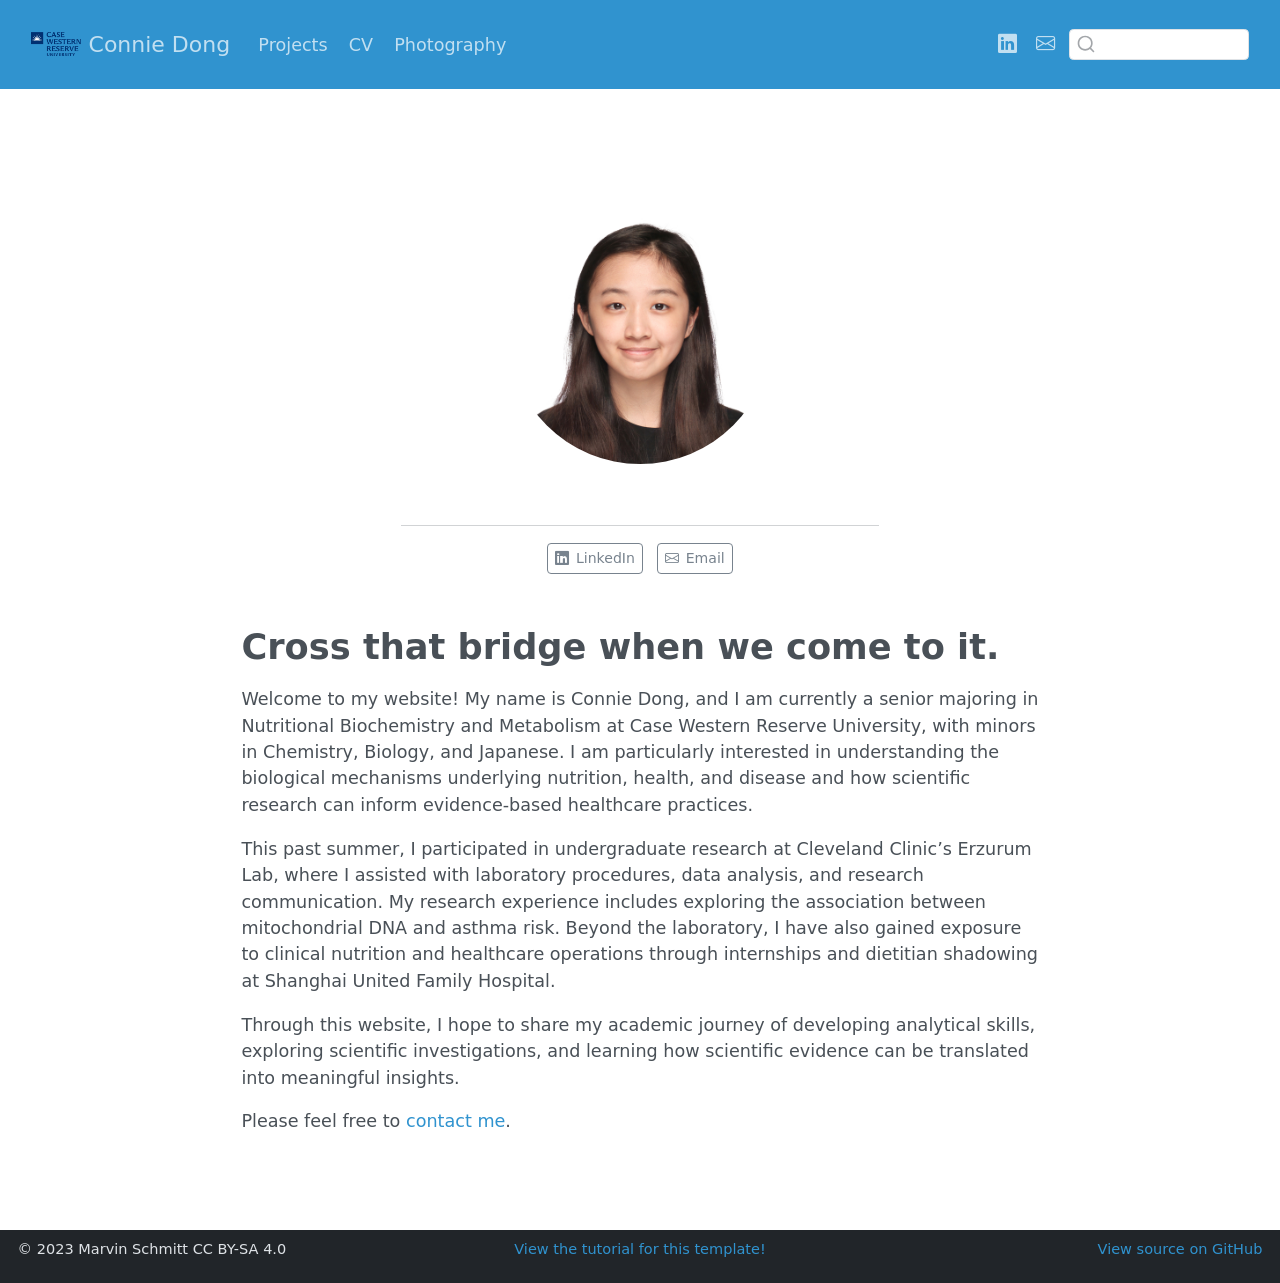
==== docs/index.html @ e7663a5c "Add files via upload" ====
<!DOCTYPE html>
<html xmlns="http://www.w3.org/1999/xhtml" lang="en" xml:lang="en"><head>

<meta charset="utf-8">
<meta name="generator" content="quarto-1.10.18">

<meta name="viewport" content="width=device-width, initial-scale=1.0, user-scalable=yes">


<title>Connie Dong</title>
<style>
/* Default styles provided by pandoc.
** See https://pandoc.org/MANUAL.html#variables-for-html for config info.
*/
span.smallcaps{font-variant: small-caps;}
div.columns{display: flex; gap: 1.5em;}
div.column{flex: auto;}
@media screen {
div.columns{gap: min(4vw, 1.5em);}
div.column{overflow-x: auto;}
}
div.hanging-indent{margin-left: 1.5em; text-indent: -1.5em;}
ul.task-list{list-style: none;}
ul.task-list li input[type="checkbox"] {
  width: 0.8em;
  margin: 0 0.8em 0.2em -1em; /* quarto-specific, see https://github.com/quarto-dev/quarto-cli/issues/4556 */ 
  vertical-align: middle;
}
</style>


<script src="site_libs/quarto-nav/quarto-nav.js"></script>
<script src="site_libs/clipboard/clipboard.min.js"></script>
<script src="site_libs/quarto-search/autocomplete.umd.js"></script>
<script src="site_libs/quarto-search/fuse.min.js"></script>
<script src="site_libs/quarto-search/quarto-search.js"></script>
<meta name="quarto:offset" content="./">
<link href="./logo.png" rel="icon" type="image/png">
<script src="site_libs/quarto-html/quarto.js" type="module"></script>
<script src="site_libs/quarto-html/tabsets/tabsets.js" type="module"></script>
<script src="site_libs/quarto-html/popper.min.js"></script>
<script src="site_libs/quarto-html/tippy.umd.min.js"></script>
<link href="site_libs/quarto-html/tippy.css" rel="stylesheet">
<link href="site_libs/quarto-html/quarto-syntax-highlighting-64a204ab8560d761af7679ceaba22944.css" rel="stylesheet" id="quarto-text-highlighting-styles">
<script src="site_libs/bootstrap/bootstrap.min.js"></script>
<link href="site_libs/bootstrap/bootstrap-icons.css" rel="stylesheet">
<link href="site_libs/bootstrap/bootstrap-38c014a57766cf8157e9b411c060113e.min.css" rel="stylesheet" append-hash="true" id="quarto-bootstrap" data-mode="light">
<script id="quarto-search-options" type="application/json">{
  "location": "navbar",
  "copy-button": false,
  "collapse-after": 3,
  "panel-placement": "end",
  "type": "textbox",
  "limit": 50,
  "keyboard-shortcut": [
    "f",
    "/",
    "s"
  ],
  "language": {
    "search-no-results-text": "No results",
    "search-matching-documents-text": "matching documents",
    "search-copy-link-title": "Copy link to search",
    "search-hide-matches-text": "Hide additional matches",
    "search-more-match-text": "more match in this document",
    "search-more-matches-text": "more matches in this document",
    "search-clear-button-title": "Clear",
    "search-text-placeholder": "",
    "search-detached-cancel-button-title": "Cancel",
    "search-submit-button-title": "Submit",
    "search-label": "Search"
  }
}</script>


</head>

<body class="nav-fixed fullcontent quarto-light">

<div id="quarto-search-results"></div>
  <header id="quarto-header" class="headroom fixed-top">
    <nav class="navbar navbar-expand-lg " data-bs-theme="dark">
      <div class="navbar-container container-fluid">
      <div class="navbar-brand-container mx-auto">
    <a href="./index.html" class="navbar-brand navbar-brand-logo">
    <img src="./logo.png" alt="" class="navbar-logo light-content">
    <img src="./logo.png" alt="" class="navbar-logo dark-content">
    </a>
    <a class="navbar-brand" href="./index.html">
    <span class="navbar-title">Connie Dong</span>
    </a>
  </div>
            <div id="quarto-search" class="" title="Search"></div>
          <button class="navbar-toggler" type="button" data-bs-toggle="collapse" data-bs-target="#navbarCollapse" aria-controls="navbarCollapse" role="menu" aria-expanded="false" aria-label="Toggle navigation" onclick="if (window.quartoToggleHeadroom) { window.quartoToggleHeadroom(); }">
  <span class="navbar-toggler-icon"></span>
</button>
          <div class="collapse navbar-collapse" id="navbarCollapse">
            <ul class="navbar-nav navbar-nav-scroll me-auto">
  <li class="nav-item">
    <a class="nav-link" href="./projects/index.html"> 
<span class="menu-text">Projects</span></a>
  </li>  
  <li class="nav-item">
    <a class="nav-link" href="./cv/index.html"> 
<span class="menu-text">CV</span></a>
  </li>  
  <li class="nav-item">
    <a class="nav-link" href="./photography/index.html"> 
<span class="menu-text">Photography</span></a>
  </li>  
</ul>
            <ul class="navbar-nav navbar-nav-scroll ms-auto">
  <li class="nav-item compact">
    <a class="nav-link" href="https://www.linkedin.com/in/connie-jieyi-dong-34365b304/"> <i class="bi bi-linkedin" role="img">
</i> 
<span class="menu-text"></span></a>
  </li>  
  <li class="nav-item compact">
    <a class="nav-link" href="mailto:cxd460@case.edu"> <i class="bi bi-envelope" role="img" aria-label="email">
</i> 
<span class="menu-text"></span></a>
  </li>  
</ul>
          </div> <!-- /navcollapse -->
            <div class="quarto-navbar-tools">
</div>
      </div> <!-- /container-fluid -->
    </nav>
</header>
<!-- content -->
<div id="quarto-content" class="quarto-container page-columns page-rows-contents page-layout-article page-navbar">
<!-- sidebar -->
<!-- margin-sidebar -->
    
<!-- main -->
<main class="content" id="quarto-document-content">




<div class="quarto-about-jolla">
  <img src="profile_pic.jpg" class="about-image
  round " style="height: 15em; width: 15em;">
 <header id="title-block-header" class="quarto-title-block"></header><div id="about-block">
</div> 
  <hr class="about-sep">
   <div class="about-links">
  <a href="https://www.linkedin.com/in/connie-jieyi-dong-34365b304/" class="about-link" rel="" target="">
    <i class="bi bi-linkedin"></i>
     <span class="about-link-text">LinkedIn</span>
  </a>
  <a href="mailto:cxd460@case.edu" class="about-link" rel="" target="">
    <i class="bi bi-envelope"></i>
     <span class="about-link-text">Email</span>
  </a>
</div>
</div>

<section id="cross-that-bridge-when-we-come-to-it." class="level1">
<h1>Cross that bridge when we come to it.</h1>
<p>Welcome to my website! My name is Connie Dong, and I am currently a senior majoring in Nutritional Biochemistry and Metabolism at Case Western Reserve University, with minors in Chemistry, Biology, and Japanese. I am particularly interested in understanding the biological mechanisms underlying nutrition, health, and disease and how scientific research can inform evidence-based healthcare practices.</p>
<p>This past summer, I participated in undergraduate research at Cleveland Clinic’s Erzurum Lab, where I assisted with laboratory procedures, data analysis, and research communication. My research experience includes exploring the association between mitochondrial DNA and asthma risk. Beyond the laboratory, I have also gained exposure to clinical nutrition and healthcare operations through internships and dietitian shadowing at Shanghai United Family Hospital.</p>
<p>Through this website, I hope to share my academic journey of developing analytical skills, exploring scientific investigations, and learning how scientific evidence can be translated into meaningful insights.</p>
<p>Please feel free to <a href="mailto:cxd460@case.edu">contact me</a>.</p>



</section>

</main> <!-- /main -->
<script id="quarto-html-after-body" type="application/javascript">
  window.document.addEventListener("DOMContentLoaded", function (event) {
    const isCodeAnnotation = (el) => {
      for (const clz of el.classList) {
        if (clz.startsWith('code-annotation-')) {                     
          return true;
        }
      }
      return false;
    }
    const onCopySuccess = function(e) {
      // button target
      const button = e.trigger;
      // don't keep focus
      button.blur();
      // flash "checked"
      button.classList.add('code-copy-button-checked');
      var currentTitle = button.getAttribute("title");
      button.setAttribute("title", "Copied!");
      let tooltip;
      if (window.bootstrap) {
        button.setAttribute("data-bs-toggle", "tooltip");
        button.setAttribute("data-bs-placement", "left");
        button.setAttribute("data-bs-title", "Copied!");
        tooltip = new bootstrap.Tooltip(button, 
          { trigger: "manual", 
            customClass: "code-copy-button-tooltip",
            offset: [0, -8]});
        tooltip.show();    
      }
      setTimeout(function() {
        if (tooltip) {
          tooltip.hide();
          button.removeAttribute("data-bs-title");
          button.removeAttribute("data-bs-toggle");
          button.removeAttribute("data-bs-placement");
        }
        button.setAttribute("title", currentTitle);
        button.classList.remove('code-copy-button-checked');
      }, 1000);
      // clear code selection
      e.clearSelection();
    }
    const getTextToCopy = function(trigger) {
      const outerScaffold = trigger.parentElement.cloneNode(true);
      const codeEl = outerScaffold.querySelector('code');
      for (const childEl of codeEl.children) {
        if (isCodeAnnotation(childEl)) {
          childEl.remove();
        }
      }
      return codeEl.innerText;
    }
    const clipboard = new window.ClipboardJS('.code-copy-button:not([data-in-quarto-modal])', {
      text: getTextToCopy
    });
    clipboard.on('success', onCopySuccess);
    if (window.document.getElementById('quarto-embedded-source-code-modal')) {
      const clipboardModal = new window.ClipboardJS('.code-copy-button[data-in-quarto-modal]', {
        text: getTextToCopy,
        container: window.document.getElementById('quarto-embedded-source-code-modal')
      });
      clipboardModal.on('success', onCopySuccess);
    }
      var localhostRegex = new RegExp(/^(?:http|https):\/\/localhost\:?[0-9]*\//);
      var mailtoRegex = new RegExp(/^mailto:/);
        var filterRegex = new RegExp('/' + window.location.host + '/');
      var isInternal = (href) => {
          return filterRegex.test(href) || localhostRegex.test(href) || mailtoRegex.test(href);
      }
      // Inspect non-navigation links and adorn them if external
     var links = window.document.querySelectorAll('a[href]:not(.nav-link):not(.navbar-brand):not(.toc-action):not(.sidebar-link):not(.sidebar-item-toggle):not(.pagination-link):not(.no-external):not([aria-hidden]):not(.dropdown-item):not(.quarto-navigation-tool):not(.about-link)');
      for (var i=0; i<links.length; i++) {
        const link = links[i];
        if (!isInternal(link.href)) {
          // undo the damage that might have been done by quarto-nav.js in the case of
          // links that we want to consider external
          if (link.dataset.originalHref !== undefined) {
            link.href = link.dataset.originalHref;
          }
        }
      }
    function tippyHover(el, contentFn, onTriggerFn, onUntriggerFn) {
      const config = {
        allowHTML: true,
        maxWidth: 500,
        delay: 100,
        arrow: false,
        appendTo: function(el) {
            return el.parentElement;
        },
        interactive: true,
        interactiveBorder: 10,
        theme: 'quarto',
        placement: 'bottom-start',
      };
      if (contentFn) {
        config.content = contentFn;
      }
      if (onTriggerFn) {
        config.onTrigger = onTriggerFn;
      }
      if (onUntriggerFn) {
        config.onUntrigger = onUntriggerFn;
      }
      window.tippy(el, config); 
    }
    const noterefs = window.document.querySelectorAll('a[role="doc-noteref"]');
    for (var i=0; i<noterefs.length; i++) {
      const ref = noterefs[i];
      tippyHover(ref, function() {
        // use id or data attribute instead here
        let href = ref.getAttribute('data-footnote-href') || ref.getAttribute('href');
        try { href = new URL(href).hash; } catch {}
        const id = href.replace(/^#\/?/, "");
        const note = window.document.getElementById(id);
        if (note) {
          return note.innerHTML;
        } else {
          return "";
        }
      });
    }
    const xrefs = window.document.querySelectorAll('a.quarto-xref');
    const processXRef = (id, note) => {
      // Strip column container classes
      const stripColumnClz = (el) => {
        el.classList.remove("page-full", "page-columns");
        if (el.children) {
          for (const child of el.children) {
            stripColumnClz(child);
          }
        }
      }
      stripColumnClz(note)
      if (id === null || id.startsWith('sec-')) {
        // Special case sections, only their first couple elements
        const container = document.createElement("div");
        if (note.children && note.children.length > 2) {
          container.appendChild(note.children[0].cloneNode(true));
          for (let i = 1; i < note.children.length; i++) {
            const child = note.children[i];
            if (child.tagName === "P" && child.innerText === "") {
              continue;
            } else {
              container.appendChild(child.cloneNode(true));
              break;
            }
          }
          if (window.Quarto?.typesetMath) {
            window.Quarto.typesetMath(container);
          }
          return container.innerHTML
        } else {
          if (window.Quarto?.typesetMath) {
            window.Quarto.typesetMath(note);
          }
          return note.innerHTML;
        }
      } else {
        // Remove any anchor links if they are present
        const anchorLink = note.querySelector('a.anchorjs-link');
        if (anchorLink) {
          anchorLink.remove();
        }
        if (window.Quarto?.typesetMath) {
          window.Quarto.typesetMath(note);
        }
        if (note.classList.contains("callout")) {
          return note.outerHTML;
        } else {
          return note.innerHTML;
        }
      }
    }
    for (var i=0; i<xrefs.length; i++) {
      const xref = xrefs[i];
      tippyHover(xref, undefined, function(instance) {
        instance.disable();
        let url = xref.getAttribute('href');
        let hash = undefined; 
        if (url.startsWith('#')) {
          hash = url;
        } else {
          try { hash = new URL(url).hash; } catch {}
        }
        if (hash) {
          const id = hash.replace(/^#\/?/, "");
          const note = window.document.getElementById(id);
          if (note !== null) {
            try {
              const html = processXRef(id, note.cloneNode(true));
              instance.setContent(html);
            } finally {
              instance.enable();
              instance.show();
            }
          } else {
            // See if we can fetch this
            fetch(url.split('#')[0])
            .then(res => res.text())
            .then(html => {
              const parser = new DOMParser();
              const htmlDoc = parser.parseFromString(html, "text/html");
              const note = htmlDoc.getElementById(id);
              if (note !== null) {
                const html = processXRef(id, note);
                instance.setContent(html);
              } 
            }).finally(() => {
              instance.enable();
              instance.show();
            });
          }
        } else {
          // See if we can fetch a full url (with no hash to target)
          // This is a special case and we should probably do some content thinning / targeting
          fetch(url)
          .then(res => res.text())
          .then(html => {
            const parser = new DOMParser();
            const htmlDoc = parser.parseFromString(html, "text/html");
            const note = htmlDoc.querySelector('main.content');
            if (note !== null) {
              // This should only happen for chapter cross references
              // (since there is no id in the URL)
              // remove the first header
              if (note.children.length > 0 && note.children[0].tagName === "HEADER") {
                note.children[0].remove();
              }
              const html = processXRef(null, note);
              instance.setContent(html);
            } 
          }).finally(() => {
            instance.enable();
            instance.show();
          });
        }
      }, function(instance) {
      });
    }
        let selectedAnnoteEl;
        const selectorForAnnotation = ( cell, annotation) => {
          let cellAttr = 'data-code-cell="' + cell + '"';
          let lineAttr = 'data-code-annotation="' +  annotation + '"';
          const selector = 'span[' + cellAttr + '][' + lineAttr + ']';
          return selector;
        }
        const selectCodeLines = (annoteEl) => {
          const doc = window.document;
          const targetCell = annoteEl.getAttribute("data-target-cell");
          const targetAnnotation = annoteEl.getAttribute("data-target-annotation");
          const annoteSpan = window.document.querySelector(selectorForAnnotation(targetCell, targetAnnotation));
          const lines = annoteSpan.getAttribute("data-code-lines").split(",");
          const lineIds = lines.map((line) => {
            return targetCell + "-" + line;
          })
          let top = null;
          let height = null;
          let parent = null;
          if (lineIds.length > 0) {
              //compute the position of the single el (top and bottom and make a div)
              const el = window.document.getElementById(lineIds[0]);
              top = el.offsetTop;
              height = el.offsetHeight;
              parent = el.parentElement.parentElement;
            if (lineIds.length > 1) {
              const lastEl = window.document.getElementById(lineIds[lineIds.length - 1]);
              const bottom = lastEl.offsetTop + lastEl.offsetHeight;
              height = bottom - top;
            }
            if (top !== null && height !== null && parent !== null) {
              // cook up a div (if necessary) and position it 
              let div = window.document.getElementById("code-annotation-line-highlight");
              if (div === null) {
                div = window.document.createElement("div");
                div.setAttribute("id", "code-annotation-line-highlight");
                div.style.position = 'absolute';
                parent.appendChild(div);
              }
              div.style.top = top - 2 + "px";
              div.style.height = height + 4 + "px";
              div.style.left = 0;
              let gutterDiv = window.document.getElementById("code-annotation-line-highlight-gutter");
              if (gutterDiv === null) {
                gutterDiv = window.document.createElement("div");
                gutterDiv.setAttribute("id", "code-annotation-line-highlight-gutter");
                gutterDiv.style.position = 'absolute';
                const codeCell = window.document.getElementById(targetCell);
                const gutter = codeCell.querySelector('.code-annotation-gutter');
                gutter.appendChild(gutterDiv);
              }
              gutterDiv.style.top = top - 2 + "px";
              gutterDiv.style.height = height + 4 + "px";
            }
            selectedAnnoteEl = annoteEl;
          }
        };
        const unselectCodeLines = () => {
          const elementsIds = ["code-annotation-line-highlight", "code-annotation-line-highlight-gutter"];
          elementsIds.forEach((elId) => {
            const div = window.document.getElementById(elId);
            if (div) {
              div.remove();
            }
          });
          selectedAnnoteEl = undefined;
        };
          // Handle positioning of the toggle
      window.addEventListener(
        "resize",
        throttle(() => {
          elRect = undefined;
          if (selectedAnnoteEl) {
            selectCodeLines(selectedAnnoteEl);
          }
        }, 10)
      );
      function throttle(fn, ms) {
      let throttle = false;
      let timer;
        return (...args) => {
          if(!throttle) { // first call gets through
              fn.apply(this, args);
              throttle = true;
          } else { // all the others get throttled
              if(timer) clearTimeout(timer); // cancel #2
              timer = setTimeout(() => {
                fn.apply(this, args);
                timer = throttle = false;
              }, ms);
          }
        };
      }
        // Attach click handler to the DT
        const annoteDls = window.document.querySelectorAll('dt[data-target-cell]');
        for (const annoteDlNode of annoteDls) {
          annoteDlNode.addEventListener('click', (event) => {
            const clickedEl = event.target;
            if (clickedEl !== selectedAnnoteEl) {
              unselectCodeLines();
              const activeEl = window.document.querySelector('dt[data-target-cell].code-annotation-active');
              if (activeEl) {
                activeEl.classList.remove('code-annotation-active');
              }
              selectCodeLines(clickedEl);
              clickedEl.classList.add('code-annotation-active');
            } else {
              // Unselect the line
              unselectCodeLines();
              clickedEl.classList.remove('code-annotation-active');
            }
          });
        }
    const findCites = (el) => {
      const parentEl = el.parentElement;
      if (parentEl) {
        const cites = parentEl.dataset.cites;
        if (cites) {
          return {
            el,
            cites: cites.split(' ')
          };
        } else {
          return findCites(el.parentElement)
        }
      } else {
        return undefined;
      }
    };
    var bibliorefs = window.document.querySelectorAll('a[role="doc-biblioref"]');
    for (var i=0; i<bibliorefs.length; i++) {
      const ref = bibliorefs[i];
      const citeInfo = findCites(ref);
      if (citeInfo) {
        tippyHover(citeInfo.el, function() {
          var popup = window.document.createElement('div');
          citeInfo.cites.forEach(function(cite) {
            var citeDiv = window.document.createElement('div');
            citeDiv.classList.add('hanging-indent');
            citeDiv.classList.add('csl-entry');
            var biblioDiv = window.document.getElementById('ref-' + cite);
            if (biblioDiv) {
              citeDiv.innerHTML = biblioDiv.innerHTML;
            }
            popup.appendChild(citeDiv);
          });
          return popup.innerHTML;
        });
      }
    }
  });
  </script>
</div> <!-- /content -->
<footer class="footer">
  <div class="nav-footer">
    <div class="nav-footer-left">
<p><span class="faux-block">© 2023 Marvin Schmitt CC BY-SA 4.0</span></p>
</div>   
    <div class="nav-footer-center">
<p><span class="faux-block"><a href="https://www.marvinschmitt.com/blog/website-tutorial-quarto/">View the tutorial for this template!</a></span></p>
</div>
    <div class="nav-footer-right">
<p><span class="faux-block"><a href="https://github.com/marvinschmitt/quarto-website-template/">View source on GitHub</a></span></p>
</div>
  </div>
</footer>




</body></html>
---- docs/site_libs/quarto-html/tippy.css ----
.tippy-box[data-animation=fade][data-state=hidden]{opacity:0}[data-tippy-root]{max-width:calc(100vw - 10px)}.tippy-box{position:relative;background-color:#333;color:#fff;border-radius:4px;font-size:14px;line-height:1.4;white-space:normal;outline:0;transition-property:transform,visibility,opacity}.tippy-box[data-placement^=top]>.tippy-arrow{bottom:0}.tippy-box[data-placement^=top]>.tippy-arrow:before{bottom:-7px;left:0;border-width:8px 8px 0;border-top-color:initial;transform-origin:center top}.tippy-box[data-placement^=bottom]>.tippy-arrow{top:0}.tippy-box[data-placement^=bottom]>.tippy-arrow:before{top:-7px;left:0;border-width:0 8px 8px;border-bottom-color:initial;transform-origin:center bottom}.tippy-box[data-placement^=left]>.tippy-arrow{right:0}.tippy-box[data-placement^=left]>.tippy-arrow:before{border-width:8px 0 8px 8px;border-left-color:initial;right:-7px;transform-origin:center left}.tippy-box[data-placement^=right]>.tippy-arrow{left:0}.tippy-box[data-placement^=right]>.tippy-arrow:before{left:-7px;border-width:8px 8px 8px 0;border-right-color:initial;transform-origin:center right}.tippy-box[data-inertia][data-state=visible]{transition-timing-function:cubic-bezier(.54,1.5,.38,1.11)}.tippy-arrow{width:16px;height:16px;color:#333}.tippy-arrow:before{content:"";position:absolute;border-color:transparent;border-style:solid}.tippy-content{position:relative;padding:5px 9px;z-index:1}
---- docs/site_libs/quarto-html/quarto-syntax-highlighting-64a204ab8560d761af7679ceaba22944.css ----
/* quarto syntax highlight colors */
:root {
  --quarto-hl-ot-color: #003B4F;
  --quarto-hl-at-color: #657422;
  --quarto-hl-ss-color: #20794D;
  --quarto-hl-an-color: #5E5E5E;
  --quarto-hl-fu-color: #4758AB;
  --quarto-hl-st-color: #20794D;
  --quarto-hl-cf-color: #003B4F;
  --quarto-hl-op-color: #5E5E5E;
  --quarto-hl-er-color: #AD0000;
  --quarto-hl-bn-color: #AD0000;
  --quarto-hl-al-color: #AD0000;
  --quarto-hl-va-color: #111111;
  --quarto-hl-bu-color: inherit;
  --quarto-hl-ex-color: inherit;
  --quarto-hl-pp-color: #AD0000;
  --quarto-hl-in-color: #5E5E5E;
  --quarto-hl-vs-color: #20794D;
  --quarto-hl-wa-color: #5E5E5E;
  --quarto-hl-do-color: #5E5E5E;
  --quarto-hl-im-color: #00769E;
  --quarto-hl-ch-color: #20794D;
  --quarto-hl-dt-color: #AD0000;
  --quarto-hl-fl-color: #AD0000;
  --quarto-hl-co-color: #5E5E5E;
  --quarto-hl-cv-color: #5E5E5E;
  --quarto-hl-cn-color: #8f5902;
  --quarto-hl-sc-color: #5E5E5E;
  --quarto-hl-dv-color: #AD0000;
  --quarto-hl-kw-color: #003B4F;
}

/* other quarto variables */
:root {
  --quarto-font-monospace: SFMono-Regular, Menlo, Monaco, Consolas, "Liberation Mono", "Courier New", monospace;
}

/* syntax highlight based on Pandoc's rules */
pre > code.sourceCode > span {
  color: #003B4F;
}

code.sourceCode > span {
  color: #003B4F;
}

div.sourceCode,
div.sourceCode pre.sourceCode {
  color: #003B4F;
}

/* Normal */
code span {
  color: #003B4F;
}

/* Alert */
code span.al {
  color: #AD0000;
  font-style: inherit;
}

/* Annotation */
code span.an {
  color: #5E5E5E;
  font-style: inherit;
}

/* Attribute */
code span.at {
  color: #657422;
  font-style: inherit;
}

/* BaseN */
code span.bn {
  color: #AD0000;
  font-style: inherit;
}

/* BuiltIn */
code span.bu {
  font-style: inherit;
}

/* ControlFlow */
code span.cf {
  color: #003B4F;
  font-weight: bold;
  font-style: inherit;
}

/* Char */
code span.ch {
  color: #20794D;
  font-style: inherit;
}

/* Constant */
code span.cn {
  color: #8f5902;
  font-style: inherit;
}

/* Comment */
code span.co {
  color: #5E5E5E;
  font-style: inherit;
}

/* CommentVar */
code span.cv {
  color: #5E5E5E;
  font-style: italic;
}

/* Documentation */
code span.do {
  color: #5E5E5E;
  font-style: italic;
}

/* DataType */
code span.dt {
  color: #AD0000;
  font-style: inherit;
}

/* DecVal */
code span.dv {
  color: #AD0000;
  font-style: inherit;
}

/* Error */
code span.er {
  color: #AD0000;
  font-style: inherit;
}

/* Extension */
code span.ex {
  font-style: inherit;
}

/* Float */
code span.fl {
  color: #AD0000;
  font-style: inherit;
}

/* Function */
code span.fu {
  color: #4758AB;
  font-style: inherit;
}

/* Import */
code span.im {
  color: #00769E;
  font-style: inherit;
}

/* Information */
code span.in {
  color: #5E5E5E;
  font-style: inherit;
}

/* Keyword */
code span.kw {
  color: #003B4F;
  font-weight: bold;
  font-style: inherit;
}

/* Operator */
code span.op {
  color: #5E5E5E;
  font-style: inherit;
}

/* Other */
code span.ot {
  color: #003B4F;
  font-style: inherit;
}

/* Preprocessor */
code span.pp {
  color: #AD0000;
  font-style: inherit;
}

/* SpecialChar */
code span.sc {
  color: #5E5E5E;
  font-style: inherit;
}

/* SpecialString */
code span.ss {
  color: #20794D;
  font-style: inherit;
}

/* String */
code span.st {
  color: #20794D;
  font-style: inherit;
}

/* Variable */
code span.va {
  color: #111111;
  font-style: inherit;
}

/* VerbatimString */
code span.vs {
  color: #20794D;
  font-style: inherit;
}

/* Warning */
code span.wa {
  color: #5E5E5E;
  font-style: italic;
}

.prevent-inlining {
  content: "</";
}

/*# sourceMappingURL=9d8d5bb603a83b8298b89080a598c93b.css.map */
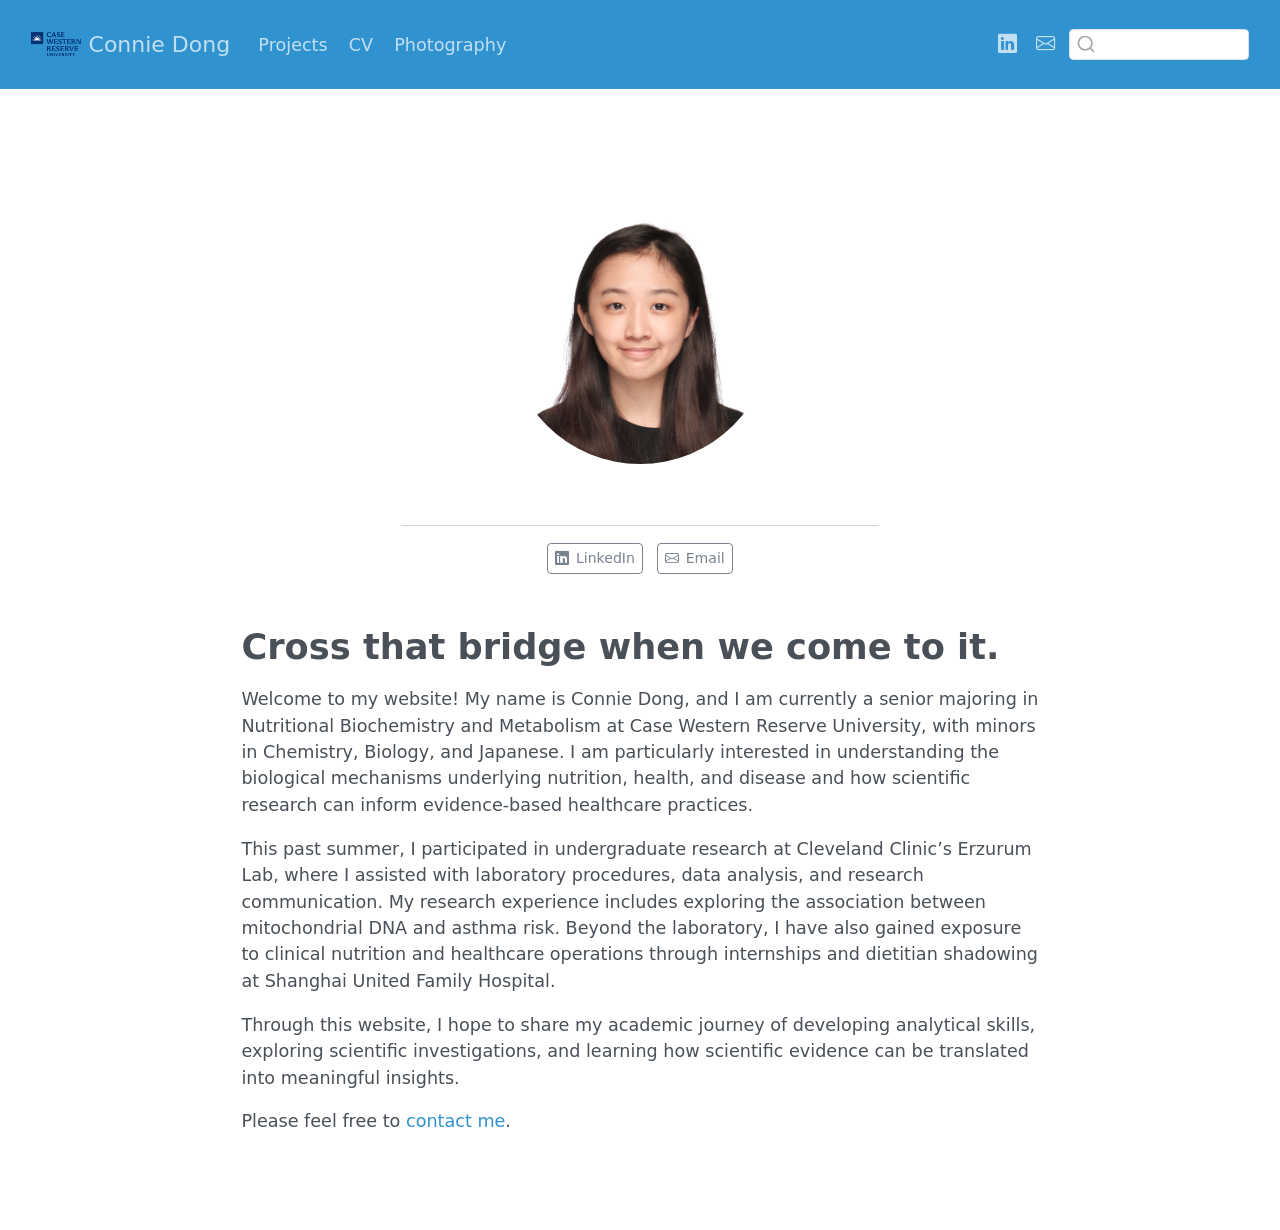
==== commit 97744a46: "Add files via upload" ====
--- a/docs/index.html
+++ b/docs/index.html
@@ -562,19 +562,6 @@
   });
   </script>
 </div> <!-- /content -->
-<footer class="footer">
-  <div class="nav-footer">
-    <div class="nav-footer-left">
-<p><span class="faux-block">© 2023 Marvin Schmitt CC BY-SA 4.0</span></p>
-</div>   
-    <div class="nav-footer-center">
-<p><span class="faux-block"><a href="https://www.marvinschmitt.com/blog/website-tutorial-quarto/">View the tutorial for this template!</a></span></p>
-</div>
-    <div class="nav-footer-right">
-<p><span class="faux-block"><a href="https://github.com/marvinschmitt/quarto-website-template/">View source on GitHub</a></span></p>
-</div>
-  </div>
-</footer>
 
 
 
